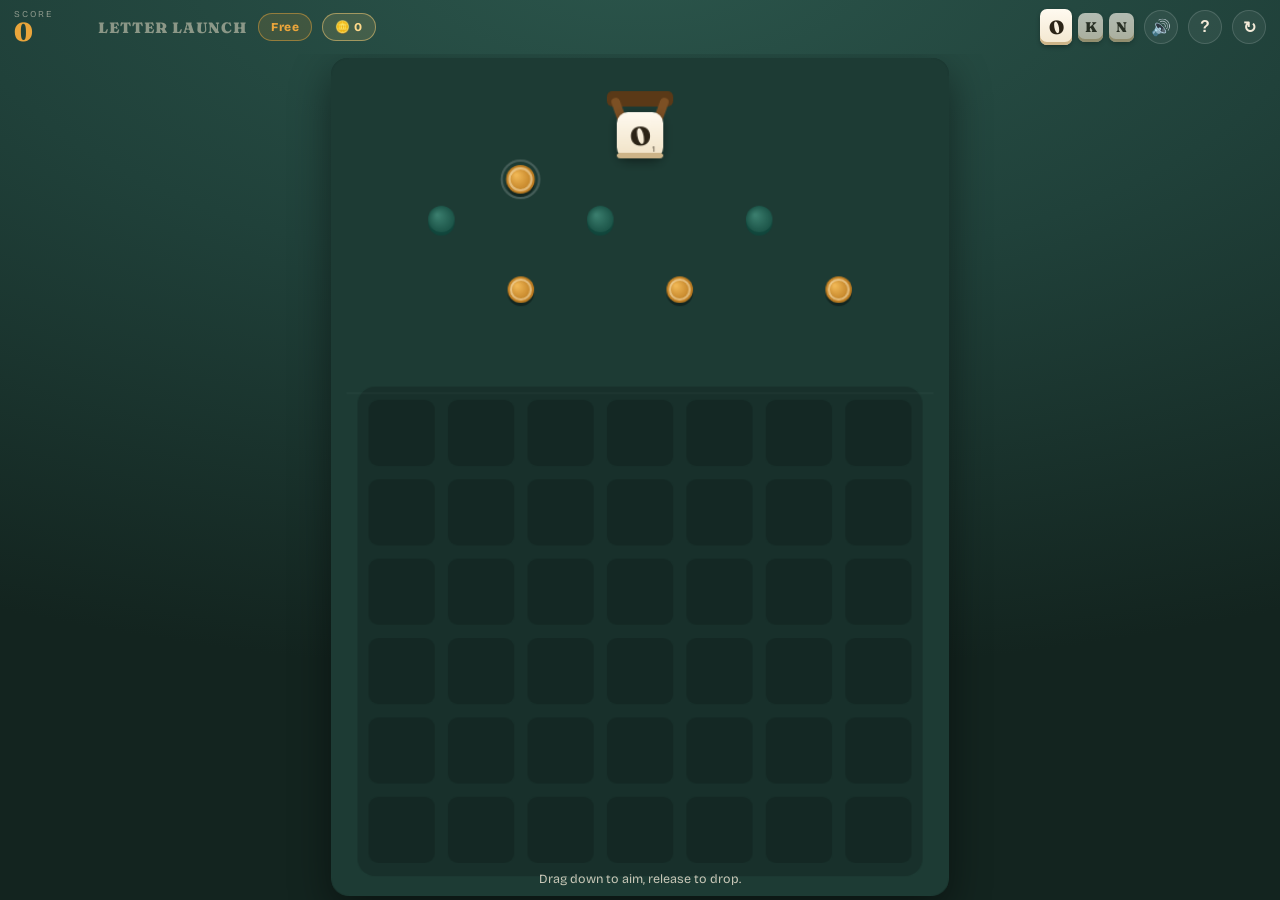
==== docs/index.html @ 0986dee2 "feat: daily streak + cosmetic store - Daily streak: consecutive-day counter for the Daily challenge;" ====
<!DOCTYPE html>
<html lang="en">
<head>
<meta charset="UTF-8">
<meta name="viewport" content="width=device-width, initial-scale=1.0, maximum-scale=1.0, user-scalable=no, viewport-fit=cover">
<meta name="apple-mobile-web-app-capable" content="yes">
<meta name="mobile-web-app-capable" content="yes">
<meta name="apple-mobile-web-app-status-bar-style" content="black-translucent">
<meta name="theme-color" content="#16302a">
<link rel="manifest" href="manifest.webmanifest">
<title>Letter Launch</title>
<link rel="preconnect" href="https://fonts.googleapis.com">
<link rel="preconnect" href="https://fonts.gstatic.com" crossorigin>
<link href="https://fonts.googleapis.com/css2?family=Fraunces:opsz,wght@9..144,600;9..144,900&family=Bricolage+Grotesque:wght@500;700;800&display=swap" rel="stylesheet">
<link rel="stylesheet" href="styles.css">
</head>
<body>
<div class="app">
  <div class="topbar">
    <div class="score"><span class="lbl">Score</span><span class="val" id="score">0</span></div>
    <div class="brand">LETTER LAUNCH</div>
    <button class="pill" id="modeBtn" title="Toggle Daily / Free play">Free</button>
    <button class="pill" id="storeBtn" title="Store — spend coins on skins">&#129689; 0</button>
    <div class="spacer"></div>
    <div class="next">
      <div class="qtile" id="q0">A</div>
      <div class="qtile small" id="q1">B</div>
      <div class="qtile small" id="q2">C</div>
    </div>
    <button class="iconbtn" id="muteBtn" title="Mute / unmute">&#128266;</button>
    <button class="iconbtn" id="helpBtn">?</button>
    <button class="iconbtn" id="restart">&#8635;</button>
  </div>

  <div class="stage" id="stage">
    <canvas id="cv"></canvas>
    <div class="word"><span class="chip" id="chip" style="display:none"></span></div>
    <div class="toast" id="toast"></div>

    <div class="overlay" id="over">
      <h2>Board Full!</h2>
      <div class="fs" id="finalScore">0</div>
      <div class="coins" id="coinsLine">&#9679; 0 coins earned</div>
      <div class="best" id="bestLine"></div>
      <div class="streakline" id="streakLine"></div>
      <div class="haiku" id="haiku"></div>
      <div class="overbtns">
        <button class="btn ghost" id="shareBtn">Share</button>
        <button class="btn" id="again">Play Again</button>
      </div>
      <div class="sharestatus" id="shareStatus"></div>
    </div>

    <div class="overlay" id="help">
      <h2>How to play</h2>
      <div class="helpcard">
        <b>Drop:</b> drag in the direction you want to fire (down / down-left / down-right) anywhere on screen, then release. The tile falls through the bumpers into a column. Longer drag = more power.<br><br>
        <b>Spell:</b> drag across touching tiles (incl. diagonals) to trace a word (3+ letters). Valid words clear and the stack drops.<br><br>
        <b>Streak:</b> clear another word before the timer runs out to build a multiplier — x2, x3, and up.
      </div>
      <button class="btn" id="helpClose">Got it</button>
    </div>
  </div>
</div>

<!-- dictionary + helpers must load before game logic -->
<script src="dict.js"></script>
<script src="rng.js"></script>
<script src="audio.js"></script>
<script src="share.js"></script>
<script src="store.js"></script>
<script src="game.js"></script>
</body>
</html>
---- docs/styles.css ----
:root{
  --felt0:#2b554b; --felt:#20413a; --felt2:#16302a;
  --tile:#f3e7cf; --tile-hi:#fffaf0; --tile-edge:#cdb488; --ink:#2c2417;
  --amber:#eaa53b; --amber-d:#c47e1d; --wood:#7c5024; --wood-d:#5a3917;
  --good:#5bc47e; --bad:#e0625c;
}
*{box-sizing:border-box;-webkit-tap-highlight-color:transparent;-webkit-user-select:none;user-select:none}
html,body{margin:0;padding:0;height:100%;overflow:hidden}
body{
  background:radial-gradient(120% 80% at 50% -5%, var(--felt0) 0%, var(--felt) 45%, var(--felt2) 100%);
  font-family:"Bricolage Grotesque",system-ui,sans-serif; color:#f3ead8;
}
.app{height:100dvh; display:flex; flex-direction:column;
  padding:env(safe-area-inset-top) env(safe-area-inset-right) env(safe-area-inset-bottom) env(safe-area-inset-left);}

.topbar{flex:0 0 auto; height:54px; display:flex; align-items:center; gap:10px; padding:0 14px;}
.score{display:flex; flex-direction:column; line-height:1; min-width:74px}
.score .lbl{font-size:9px; text-transform:uppercase; letter-spacing:2px; opacity:.5}
.score .val{font-family:"Fraunces",serif; font-weight:900; font-size:26px; color:var(--amber)}
.brand{font-family:"Fraunces",serif;font-weight:900;font-size:15px;letter-spacing:1px;opacity:.5;color:var(--tile)}
.spacer{flex:1}
.next{display:flex; align-items:center; gap:6px}
.qtile{width:32px;height:36px;border-radius:7px;display:grid;place-items:center;
  font-family:"Fraunces",serif;font-weight:900;font-size:19px;color:var(--ink);
  background:linear-gradient(180deg,var(--tile-hi),var(--tile));box-shadow:inset 0 -3px 0 var(--tile-edge), 0 2px 4px rgba(0,0,0,.3);}
.qtile.small{width:25px;height:29px;font-size:14px;opacity:.65}
.iconbtn{width:34px;height:34px;border-radius:50%;border:1px solid rgba(255,255,255,.14);
  background:rgba(255,255,255,.06);color:#f3ead8;font-size:16px;font-weight:700;cursor:pointer;display:grid;place-items:center}
.iconbtn:active{transform:scale(.92)}
.pill{height:28px;padding:0 12px;border-radius:14px;border:1px solid rgba(234,165,59,.5);
  background:rgba(234,165,59,.14);color:var(--amber);font-family:"Bricolage Grotesque",sans-serif;
  font-size:12px;font-weight:800;letter-spacing:.5px;cursor:pointer;white-space:nowrap}
.pill:active{transform:scale(.94)}

.stage{flex:1 1 auto; position:relative; display:flex; align-items:center; justify-content:center; overflow:hidden; min-height:0}
canvas{display:block; touch-action:none; border-radius:16px;
  box-shadow:0 14px 40px rgba(0,0,0,.45), inset 0 0 0 2px rgba(0,0,0,.25); cursor:crosshair}

.word{position:absolute; left:0; right:0; top:14px; display:flex; justify-content:center; pointer-events:none;}
.word .chip{font-family:"Fraunces",serif;font-weight:900;font-size:22px;letter-spacing:3px;
  padding:6px 16px;border-radius:30px;background:rgba(0,0,0,.5);border:1.5px solid rgba(255,255,255,.18);transition:.12s;}
.word .chip.good{background:rgba(91,196,126,.92);color:#06210f;border-color:#bff5d0}
.word .chip.bad{background:rgba(224,98,92,.9);color:#2a0606;border-color:#ffd0cd}

.toast{position:absolute; left:0; right:0; bottom:14px; text-align:center; pointer-events:none;
  font-size:12.5px; opacity:0; transition:opacity .3s;}
.toast.show{opacity:.8}

.overlay{position:absolute; inset:0; background:rgba(10,22,19,.9); backdrop-filter:blur(5px);
  display:none; flex-direction:column; align-items:center; justify-content:center; gap:10px; text-align:center; padding:24px;}
.overlay.show{display:flex; animation:fade .3s}
@keyframes fade{from{opacity:0}to{opacity:1}}
.overlay h2{font-family:"Fraunces",serif;font-size:30px;margin:0;color:var(--tile)}
.fs{font-family:"Fraunces",serif;font-weight:900;font-size:50px;color:var(--amber);line-height:.9;margin:2px}
.coins{font-size:15px;color:#ffd98a;font-weight:700}
.best{font-size:12px;opacity:.7}
.streakline{display:none;font-size:14px;font-weight:800;color:#ffb24d;margin-top:2px}
.streakline.show{display:block}
.haiku{display:none; max-width:300px; margin:6px auto 0; padding:14px 18px; border-radius:14px;
  background:rgba(243,231,207,.08); border:1px solid rgba(243,231,207,.18);
  font-family:"Fraunces",serif; font-style:italic; font-size:16px; line-height:1.7; color:var(--tile); white-space:pre-line;}
.haiku.show{display:block}
.btn{font-family:"Bricolage Grotesque";font-weight:700;font-size:14px;margin-top:6px;
  background:linear-gradient(180deg,var(--amber),var(--amber-d));color:#3a2606;border:none;border-radius:11px;padding:11px 22px;cursor:pointer;
  box-shadow:0 3px 0 #8c5a14,0 4px 8px rgba(0,0,0,.3);}
.btn:active{transform:translateY(2px);box-shadow:0 1px 0 #8c5a14}
.btn.ghost{background:rgba(243,234,216,.1);color:var(--tile);box-shadow:0 3px 0 rgba(0,0,0,.3)}
.btn.ghost:active{box-shadow:0 1px 0 rgba(0,0,0,.3)}
.overbtns{display:flex;gap:10px;align-items:center;justify-content:center;flex-wrap:wrap}
.sharestatus{font-size:12px;color:var(--good);opacity:0;transition:opacity .2s;min-height:16px;margin-top:4px}
.sharestatus.show{opacity:1}
.helpcard{max-width:320px; font-size:13px; line-height:1.6; opacity:.9; text-align:left}
.helpcard b{color:var(--amber)}

/* ---- store ---- */
#storeBtn{border-color:rgba(255,210,120,.5);background:rgba(255,210,120,.14);color:#ffd98a}
@media (max-width:440px){ .brand{display:none} }
.store{gap:8px}
.storebal{font-size:15px;font-weight:800;color:#ffd98a}
.storegrid{width:100%;max-width:360px;max-height:58vh;overflow-y:auto;display:flex;flex-direction:column;gap:14px;padding:2px 4px}
.sgroup{display:flex;flex-direction:column;gap:7px}
.slabel{font-size:11px;text-transform:uppercase;letter-spacing:2px;opacity:.55;font-weight:800;text-align:left}
.srow{display:grid;grid-template-columns:repeat(4,1fr);gap:8px}
.sitem{display:flex;flex-direction:column;align-items:center;gap:4px;padding:7px 4px 6px;border-radius:12px;cursor:pointer;
  background:rgba(255,255,255,.05);border:1.5px solid rgba(255,255,255,.1);color:#f3ead8;font-family:inherit}
.sitem:active{transform:scale(.95)}
.sitem.eq{border-color:var(--good);background:rgba(91,196,126,.16)}
.sitem.lock{opacity:.55}
.swatch{width:100%;aspect-ratio:1;border-radius:8px;border:1.5px solid rgba(0,0,0,.25);box-shadow:inset 0 -3px 0 rgba(0,0,0,.18)}
.sname{font-size:11px;font-weight:700;line-height:1}
.sstate{font-size:10px;font-weight:800;opacity:.9;letter-spacing:.3px}
.sitem.eq .sstate{color:var(--good)}
.sitem.own:not(.eq) .sstate{color:#cfe8d8}
.sitem.lock .sstate{color:#ffd98a}
@keyframes nope{0%,100%{transform:translateX(0)}25%{transform:translateX(-4px)}75%{transform:translateX(4px)}}
.sitem.shake{animation:nope .25s}
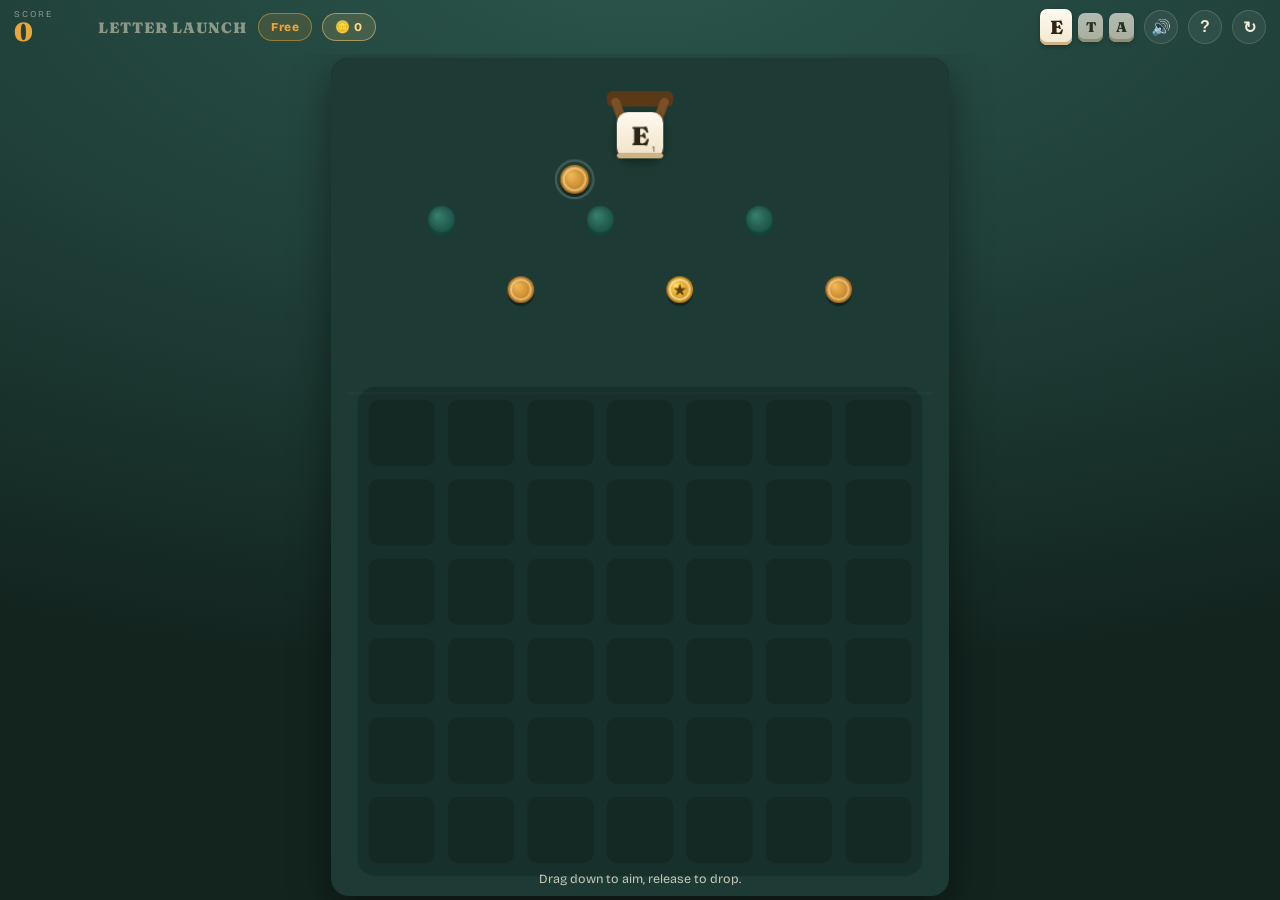
==== commit 671192e4: "feat: charger bumper (gold 2x tiles) Convert the center bouncer into a 'charger' (identical 1.08 phy" ====
--- a/docs/index.html
+++ b/docs/index.html
@@ -56,7 +56,8 @@
       <div class="helpcard">
         <b>Drop:</b> drag in the direction you want to fire (down / down-left / down-right) anywhere on screen, then release. The tile falls through the bumpers into a column. Longer drag = more power.<br><br>
         <b>Spell:</b> drag across touching tiles (incl. diagonals) to trace a word (3+ letters). Valid words clear and the stack drops.<br><br>
-        <b>Streak:</b> clear another word before the timer runs out to build a multiplier — x2, x3, and up.
+        <b>Streak:</b> clear another word before the timer runs out to build a multiplier — x2, x3, and up.<br><br>
+        <b>Charge:</b> bounce a tile off a gold &#9733; bumper and it lands charged — worth double its letter value in any word.
       </div>
       <button class="btn" id="helpClose">Got it</button>
     </div>
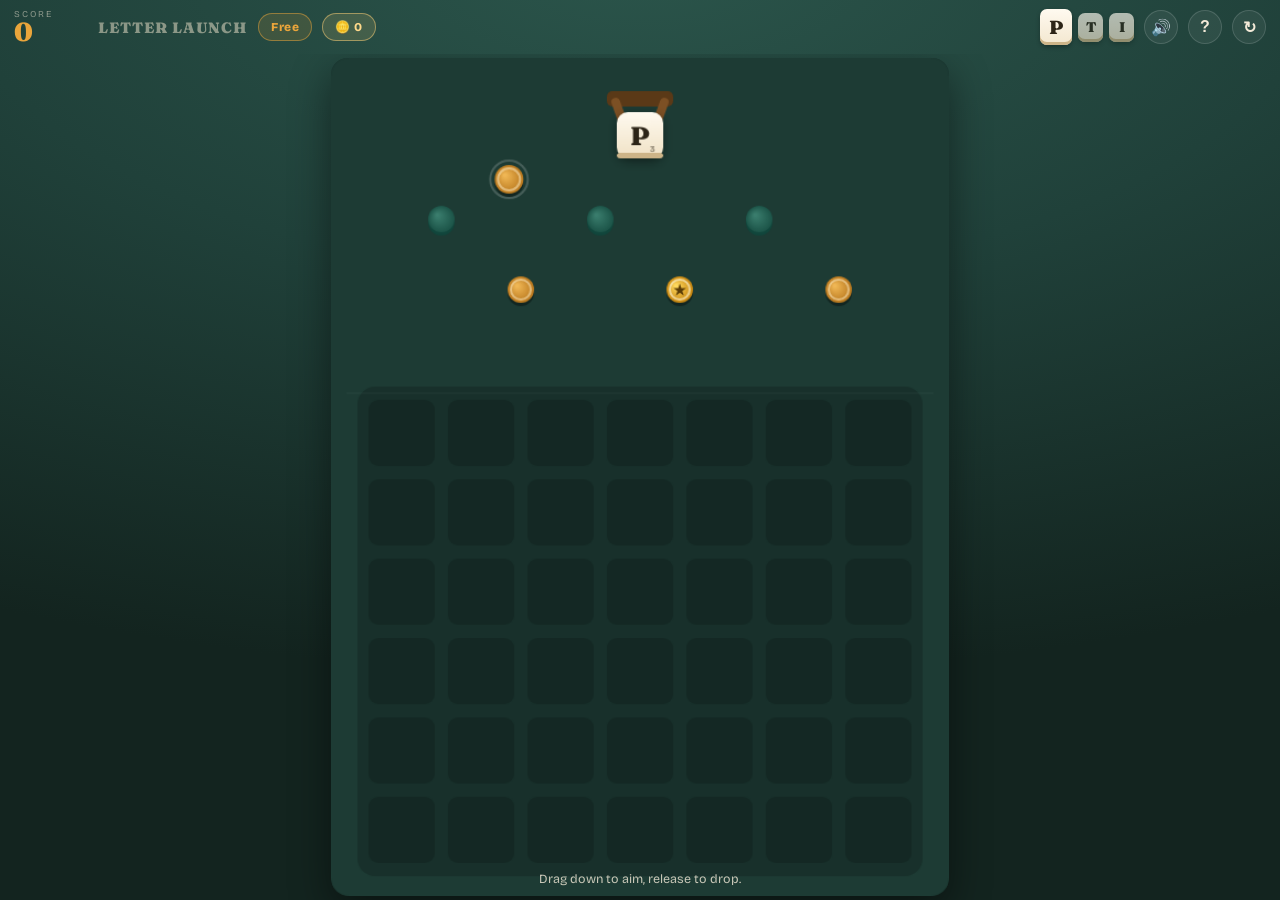
==== commit 1a8c8846: "feat: real PWA icons (felt + letter-tile mark) Replace placeholder icons with a generated brand mark" ====
--- a/docs/index.html
+++ b/docs/index.html
@@ -8,6 +8,8 @@
 <meta name="apple-mobile-web-app-status-bar-style" content="black-translucent">
 <meta name="theme-color" content="#16302a">
 <link rel="manifest" href="manifest.webmanifest">
+<link rel="icon" type="image/png" href="icon-192.png">
+<link rel="apple-touch-icon" href="apple-touch-icon.png">
 <title>Letter Launch</title>
 <link rel="preconnect" href="https://fonts.googleapis.com">
 <link rel="preconnect" href="https://fonts.gstatic.com" crossorigin>
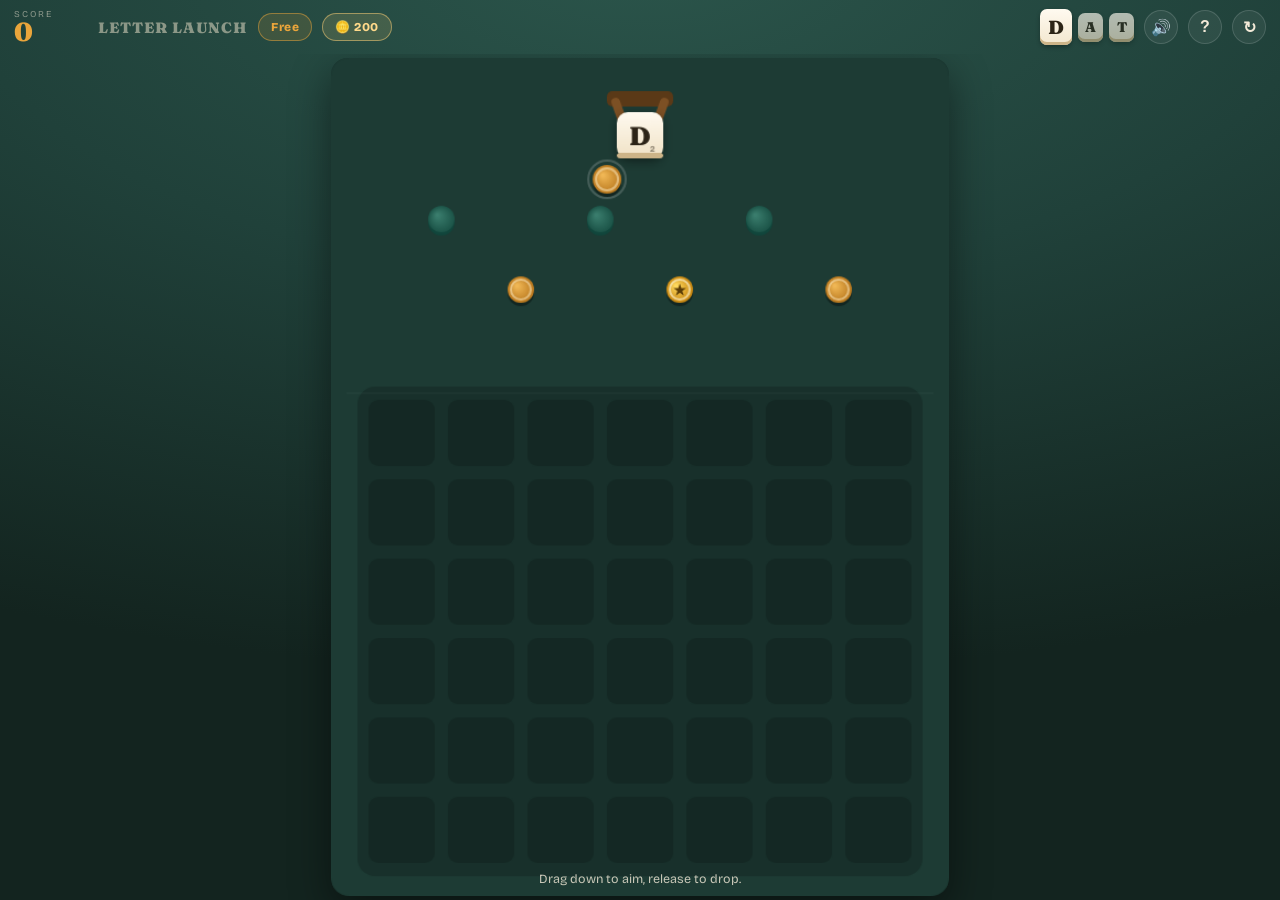
==== commit 79e6832d: "feat: Levels mode (ascension with verified word-list puzzles) A new mode alongside Free/Daily. Each " ====
--- a/docs/index.html
+++ b/docs/index.html
@@ -34,6 +34,8 @@
     <button class="iconbtn" id="restart">&#8635;</button>
   </div>
 
+  <div class="levelbar" id="levelbar"></div>
+
   <div class="stage" id="stage">
     <canvas id="cv"></canvas>
     <div class="word"><span class="chip" id="chip" style="display:none"></span></div>
@@ -59,9 +61,17 @@
         <b>Drop:</b> drag in the direction you want to fire (down / down-left / down-right) anywhere on screen, then release. The tile falls through the bumpers into a column. Longer drag = more power.<br><br>
         <b>Spell:</b> drag across touching tiles (incl. diagonals) to trace a word (3+ letters). Valid words clear and the stack drops.<br><br>
         <b>Streak:</b> clear another word before the timer runs out to build a multiplier — x2, x3, and up.<br><br>
-        <b>Charge:</b> bounce a tile off a gold &#9733; bumper and it lands charged — worth double its letter value in any word.
+        <b>Charge:</b> bounce a tile off a gold &#9733; bumper and it lands charged — worth double its letter value in any word.<br><br>
+        <b>Levels:</b> tap the mode pill to reach Levels. You're dealt exactly the tiles to build the words on the checklist — clear the list to win, then climb.
       </div>
       <button class="btn" id="helpClose">Got it</button>
+    </div>
+
+    <div class="overlay" id="levelover">
+      <h2 id="levelTitle">Level Cleared!</h2>
+      <div class="fs" id="levelNum">1</div>
+      <div class="best" id="levelSub"></div>
+      <button class="btn" id="levelNext">Next Level &rarr;</button>
     </div>
   </div>
 </div>
@@ -72,6 +82,7 @@
 <script src="audio.js"></script>
 <script src="share.js"></script>
 <script src="store.js"></script>
+<script src="levels.js"></script>
 <script src="game.js"></script>
 </body>
 </html>
--- a/docs/styles.css
+++ b/docs/styles.css
@@ -94,3 +94,13 @@
 .sitem.lock .sstate{color:#ffd98a}
 @keyframes nope{0%,100%{transform:translateX(0)}25%{transform:translateX(-4px)}75%{transform:translateX(4px)}}
 .sitem.shake{animation:nope .25s}
+
+/* ---- levels checklist bar ---- */
+.levelbar{flex:0 0 auto;display:none;align-items:center;gap:6px;flex-wrap:wrap;
+  padding:5px 12px;background:rgba(0,0,0,.2);border-bottom:1px solid rgba(255,255,255,.06)}
+.levelbar.show{display:flex}
+.levelbar .lvl{font-family:"Fraunces",serif;font-weight:900;font-size:13px;color:var(--amber);margin-right:2px}
+.lchip{font-family:"Bricolage Grotesque",sans-serif;font-weight:800;font-size:12px;letter-spacing:.5px;
+  padding:3px 9px;border-radius:11px;background:rgba(255,255,255,.08);border:1px solid rgba(255,255,255,.12);color:#f3ead8}
+.lchip.done{background:rgba(91,196,126,.22);border-color:var(--good);color:#bff5d0;text-decoration:line-through;opacity:.85}
+.ltiles{margin-left:auto;font-size:11px;font-weight:800;color:#ffd98a;opacity:.85;white-space:nowrap}
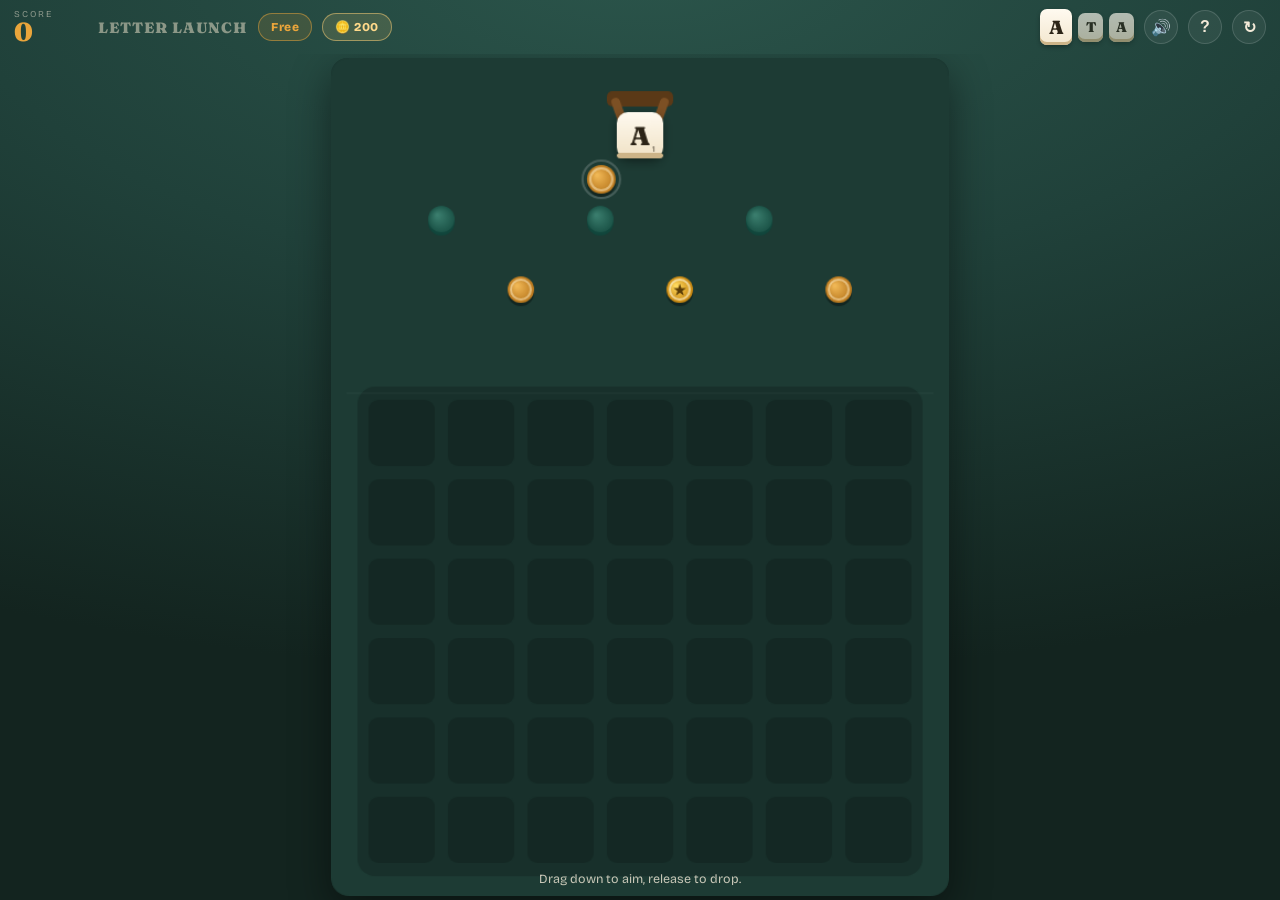
==== commit e7d544d7: "feat: Daily Climb (daily ascension) New 'climb' mode: a 3-stage daily puzzle (small -> medium -> lar" ====
--- a/docs/index.html
+++ b/docs/index.html
@@ -42,7 +42,7 @@
     <div class="toast" id="toast"></div>
 
     <div class="overlay" id="over">
-      <h2>Board Full!</h2>
+      <h2 id="overTitle">Board Full!</h2>
       <div class="fs" id="finalScore">0</div>
       <div class="coins" id="coinsLine">&#9679; 0 coins earned</div>
       <div class="best" id="bestLine"></div>
@@ -62,7 +62,8 @@
         <b>Spell:</b> drag across touching tiles (incl. diagonals) to trace a word (3+ letters). Valid words clear and the stack drops.<br><br>
         <b>Streak:</b> clear another word before the timer runs out to build a multiplier — x2, x3, and up.<br><br>
         <b>Charge:</b> bounce a tile off a gold &#9733; bumper and it lands charged — worth double its letter value in any word.<br><br>
-        <b>Levels:</b> tap the mode pill to reach Levels. You're dealt exactly the tiles to build the words on the checklist — clear the list to win, then climb.
+        <b>Levels:</b> tap the mode pill to reach Levels. You're dealt exactly the tiles to build the words on the checklist — clear the list to win, then climb.<br><br>
+        <b>Daily Climb:</b> a 3-stage daily puzzle, the same for everyone — clear all three to keep your &#128293; streak and share your score.
       </div>
       <button class="btn" id="helpClose">Got it</button>
     </div>
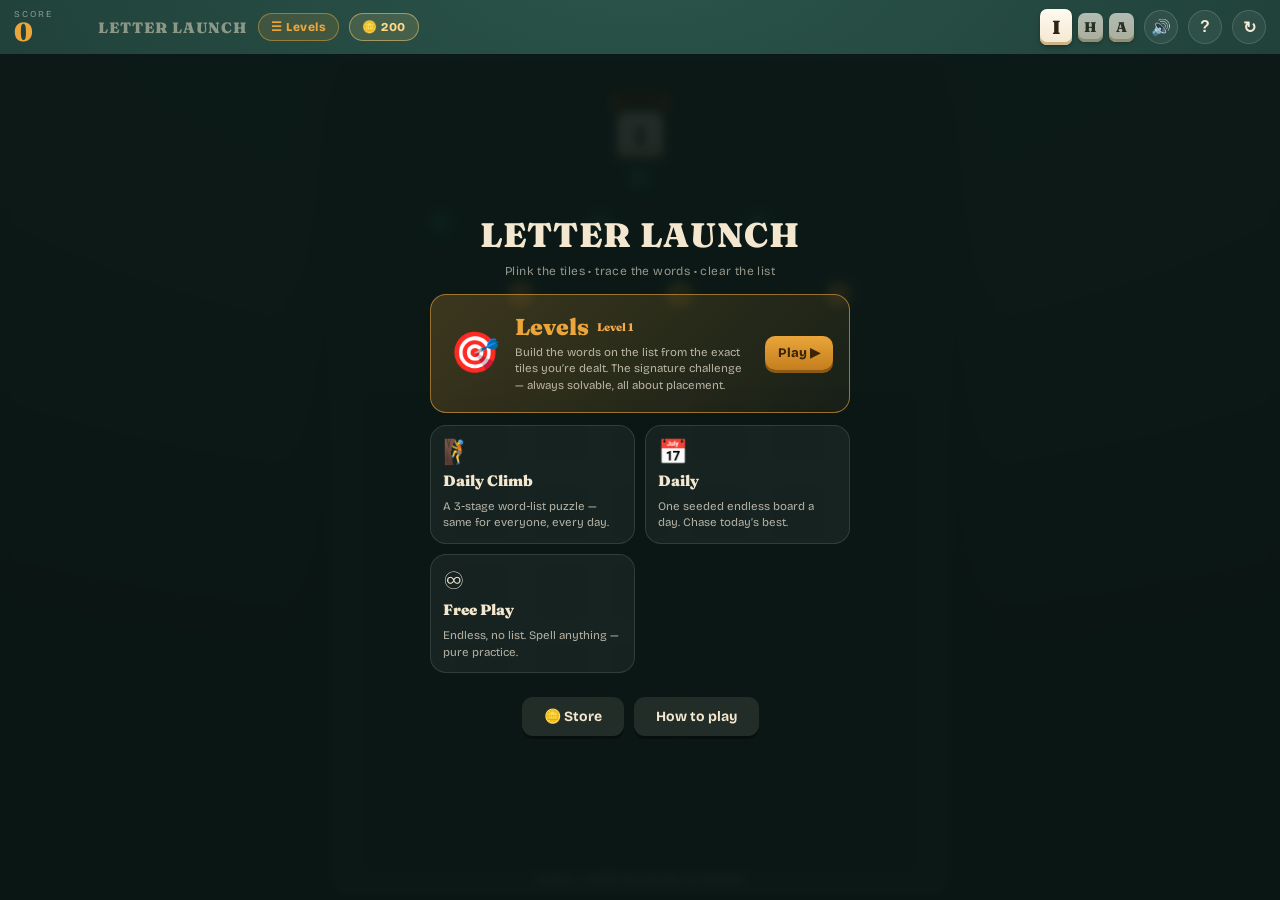
==== commit 6c55bcfc: "feat: word-list (Levels) to the forefront — home menu, aimable physics, bigger store Make the fun wo" ====
--- a/docs/index.html
+++ b/docs/index.html
@@ -21,7 +21,7 @@
   <div class="topbar">
     <div class="score"><span class="lbl">Score</span><span class="val" id="score">0</span></div>
     <div class="brand">LETTER LAUNCH</div>
-    <button class="pill" id="modeBtn" title="Toggle Daily / Free play">Free</button>
+    <button class="pill" id="modeBtn" title="Game modes — tap to switch">&#9776; Levels</button>
     <button class="pill" id="storeBtn" title="Store — spend coins on skins">&#129689; 0</button>
     <div class="spacer"></div>
     <div class="next">
@@ -58,12 +58,12 @@
     <div class="overlay" id="help">
       <h2>How to play</h2>
       <div class="helpcard">
-        <b>Drop:</b> drag in the direction you want to fire (down / down-left / down-right) anywhere on screen, then release. The tile falls through the bumpers into a column. Longer drag = more power.<br><br>
+        <b>Aim &amp; drop:</b> drag anywhere (down / down-left / down-right), then release. The <b>glowing column</b> shows exactly where the tile will land &mdash; the dotted line is the real path, so placement is all skill. Longer drag = more power.<br><br>
         <b>Spell:</b> drag across touching tiles (incl. diagonals) to trace a word (3+ letters). Valid words clear and the stack drops.<br><br>
         <b>Streak:</b> clear another word before the timer runs out to build a multiplier — x2, x3, and up.<br><br>
         <b>Charge:</b> bounce a tile off a gold &#9733; bumper and it lands charged — worth double its letter value in any word.<br><br>
-        <b>Levels:</b> tap the mode pill to reach Levels. You're dealt exactly the tiles to build the words on the checklist — clear the list to win, then climb.<br><br>
-        <b>Daily Climb:</b> a 3-stage daily puzzle, the same for everyone — clear all three to keep your &#128293; streak and share your score.
+        <b>Levels (the main mode):</b> you&rsquo;re dealt exactly the tiles to build the words on the checklist — clear the list to win, then climb. Stuck? Tap &#8635; to retry.<br><br>
+        <b>Switch modes:</b> tap the &#9776; pill (top bar) any time for the home menu &mdash; Levels, Daily Climb, Daily, or Free.
       </div>
       <button class="btn" id="helpClose">Got it</button>
     </div>
@@ -73,6 +73,45 @@
       <div class="fs" id="levelNum">1</div>
       <div class="best" id="levelSub"></div>
       <button class="btn" id="levelNext">Next Level &rarr;</button>
+    </div>
+
+    <div class="overlay menu" id="menu">
+      <div class="menuwrap">
+        <div class="menubrand">LETTER LAUNCH</div>
+        <div class="menutag">Plink the tiles &bull; trace the words &bull; clear the list</div>
+
+        <button class="modecard feature" data-mode="level">
+          <div class="mc-icon">&#127919;</div>
+          <div class="mc-main">
+            <div class="mc-title">Levels <span class="mc-badge" id="mcLevel"></span></div>
+            <div class="mc-desc">Build the words on the list from the exact tiles you&rsquo;re dealt. The signature challenge &mdash; always solvable, all about placement.</div>
+          </div>
+          <div class="mc-go">Play &#9654;</div>
+        </button>
+
+        <div class="modegrid">
+          <button class="modecard" data-mode="climb">
+            <div class="mc-icon">&#129495;</div>
+            <div class="mc-title">Daily Climb <span class="mc-badge" id="mcClimb"></span></div>
+            <div class="mc-desc">A 3&#8209;stage word&#8209;list puzzle &mdash; same for everyone, every day.</div>
+          </button>
+          <button class="modecard" data-mode="daily">
+            <div class="mc-icon">&#128197;</div>
+            <div class="mc-title">Daily <span class="mc-badge" id="mcDaily"></span></div>
+            <div class="mc-desc">One seeded endless board a day. Chase today&rsquo;s best.</div>
+          </button>
+          <button class="modecard" data-mode="free">
+            <div class="mc-icon">&#9854;</div>
+            <div class="mc-title">Free Play</div>
+            <div class="mc-desc">Endless, no list. Spell anything &mdash; pure practice.</div>
+          </button>
+        </div>
+
+        <div class="menubtns">
+          <button class="btn ghost" id="menuStore">&#129689; Store</button>
+          <button class="btn ghost" id="menuHelp">How to play</button>
+        </div>
+      </div>
     </div>
   </div>
 </div>
--- a/docs/styles.css
+++ b/docs/styles.css
@@ -104,3 +104,41 @@
   padding:3px 9px;border-radius:11px;background:rgba(255,255,255,.08);border:1px solid rgba(255,255,255,.12);color:#f3ead8}
 .lchip.done{background:rgba(91,196,126,.22);border-color:var(--good);color:#bff5d0;text-decoration:line-through;opacity:.85}
 .ltiles{margin-left:auto;font-size:11px;font-weight:800;color:#ffd98a;opacity:.85;white-space:nowrap}
+.ltiles.out{color:#ff9a3c;opacity:1}
+.lmenu,.lretry{flex:0 0 auto;width:26px;height:26px;border-radius:8px;border:1px solid rgba(255,255,255,.16);
+  background:rgba(255,255,255,.06);color:#f3ead8;font-size:14px;font-weight:700;cursor:pointer;line-height:1;padding:0}
+.lmenu{margin-right:2px}
+.lretry{margin-left:6px}
+.lmenu:active,.lretry:active{transform:scale(.9)}
+.lretry.urge{border-color:var(--amber);background:rgba(234,165,59,.28);color:#ffd98a;animation:nope .4s}
+
+/* ---- home / mode menu ---- */
+.overlay{z-index:20}
+#menu{z-index:18; overflow-y:auto; justify-content:flex-start; padding:20px 16px}
+#help,#over,#levelover,.store{z-index:30}
+/* scroll (don't clip) when a dialog is taller than a short / landscape iframe */
+#help,#over,#levelover{overflow-y:auto;justify-content:safe center}
+.menu .menuwrap{display:flex;flex-direction:column;gap:12px;width:100%;max-width:420px;margin:auto}
+.menubrand{font-family:"Fraunces",serif;font-weight:900;font-size:34px;letter-spacing:1px;color:var(--tile);text-align:center;line-height:1}
+.menutag{font-size:12px;opacity:.6;text-align:center;letter-spacing:.4px;margin-bottom:4px}
+.modecard{display:flex;align-items:center;gap:12px;text-align:left;cursor:pointer;width:100%;
+  background:rgba(255,255,255,.05);border:1.5px solid rgba(255,255,255,.12);border-radius:16px;
+  padding:14px;color:#f3ead8;font-family:inherit;transition:transform .08s,border-color .15s,background .15s}
+.modecard:active{transform:scale(.98)}
+.modecard:hover{border-color:rgba(234,165,59,.5);background:rgba(234,165,59,.08)}
+.modecard.feature{background:linear-gradient(135deg,rgba(234,165,59,.22),rgba(234,165,59,.06));border-color:rgba(234,165,59,.6);padding:18px 16px}
+.mc-icon{font-size:30px;flex:0 0 auto;width:46px;text-align:center}
+.modecard.feature .mc-icon{font-size:40px;width:56px}
+.mc-main{flex:1 1 auto;min-width:0}
+.mc-title{font-family:"Fraunces",serif;font-weight:900;font-size:18px;color:var(--tile);display:flex;align-items:center;gap:8px;flex-wrap:wrap}
+.modecard.feature .mc-title{font-size:23px;color:var(--amber)}
+.mc-desc{font-size:11.5px;opacity:.72;line-height:1.45;margin-top:3px}
+.mc-badge{font-size:11px;font-weight:800;color:#ffb24d;opacity:.95}
+.mc-go{flex:0 0 auto;font-family:"Bricolage Grotesque",sans-serif;font-weight:800;font-size:13px;color:#3a2606;
+  background:linear-gradient(180deg,var(--amber),var(--amber-d));border-radius:10px;padding:9px 13px;box-shadow:0 3px 0 #8c5a14}
+.modegrid{display:grid;grid-template-columns:1fr 1fr;gap:10px}
+.modegrid .modecard{flex-direction:column;align-items:flex-start;gap:5px;padding:12px}
+.modegrid .mc-icon{font-size:24px;width:auto;text-align:left}
+.modegrid .mc-title{font-size:15px}
+.menubtns{display:flex;gap:10px;justify-content:center;margin-top:6px;flex-wrap:wrap}
+@media (max-width:380px){ .modegrid{grid-template-columns:1fr} }
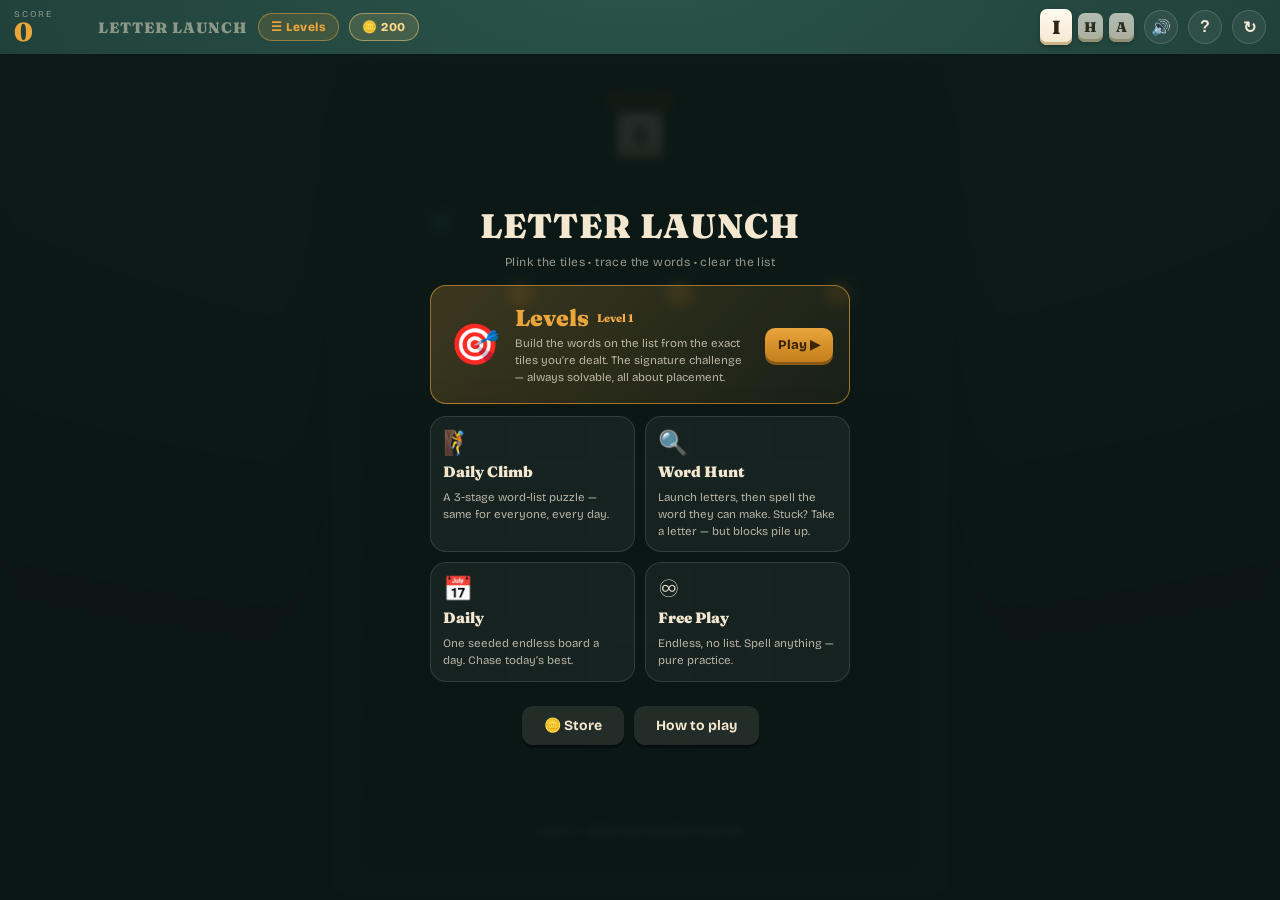
==== commit 2df9014d: "feat: tap-to-spell, power-ups, blockers, Word Hunt; fix center bumper + misfires Gameplay batch + th" ====
--- a/docs/index.html
+++ b/docs/index.html
@@ -38,8 +38,18 @@
 
   <div class="stage" id="stage">
     <canvas id="cv"></canvas>
-    <div class="word"><span class="chip" id="chip" style="display:none"></span></div>
+    <div class="word">
+      <button class="wbtn clear" id="wClear" title="Clear selection">&#10005;</button>
+      <span class="chip" id="chip" style="display:none"></span>
+      <button class="wbtn submit" id="wSubmit" title="Submit word">&#10003;</button>
+    </div>
     <div class="toast" id="toast"></div>
+
+    <div class="itembar" id="itembar">
+      <button class="item" id="itShuffle" title="Shuffle the board's letters">🔀<span class="ic">40</span></button>
+      <button class="item" id="itSwap" title="Swap two tiles">🔁<span class="ic">30</span></button>
+      <button class="item" id="itBomb" title="Bomb a tile">💣<span class="ic">50</span></button>
+    </div>
 
     <div class="overlay" id="over">
       <h2 id="overTitle">Board Full!</h2>
@@ -59,11 +69,13 @@
       <h2>How to play</h2>
       <div class="helpcard">
         <b>Aim &amp; drop:</b> drag anywhere (down / down-left / down-right), then release. The <b>glowing column</b> shows exactly where the tile will land &mdash; the dotted line is the real path, so placement is all skill. Longer drag = more power.<br><br>
-        <b>Spell:</b> drag across touching tiles (incl. diagonals) to trace a word (3+ letters). Valid words clear and the stack drops.<br><br>
+        <b>Spell two ways:</b> <b>trace</b> across touching tiles (incl. diagonals), <i>or</i> <b>tap tiles one at a time</b> and press <b>&#10003;</b> to submit. Tap a picked tile to unpick it; <b>&#10005;</b> clears. Words are 3+ letters; valid words clear and the stack drops.<br><br>
         <b>Streak:</b> clear another word before the timer runs out to build a multiplier — x2, x3, and up.<br><br>
         <b>Charge:</b> bounce a tile off a gold &#9733; bumper and it lands charged — worth double its letter value in any word.<br><br>
         <b>Levels (the main mode):</b> you&rsquo;re dealt exactly the tiles to build the words on the checklist — clear the list to win, then climb. Stuck? Tap &#8635; to retry.<br><br>
-        <b>Switch modes:</b> tap the &#9776; pill (top bar) any time for the home menu &mdash; Levels, Daily Climb, Daily, or Free.
+        <b>Power-ups</b> (cost coins): &#128256; shuffle the board&rsquo;s letters, &#128257; swap two tiles, &#128163; bomb a tile. Buttons sit at the bottom while you play.<br><br>
+        <b>Word Hunt:</b> launch letters to fill the board, then spell the word it can make. Stuck? Take a letter &mdash; but each extra one drops a black block. Clear a word next to a block to break it.<br><br>
+        <b>Switch modes:</b> tap the &#9776; pill (top bar) any time for the home menu &mdash; Levels, Word Hunt, Daily Climb, Daily, or Free.
       </div>
       <button class="btn" id="helpClose">Got it</button>
     </div>
@@ -94,6 +106,11 @@
             <div class="mc-icon">&#129495;</div>
             <div class="mc-title">Daily Climb <span class="mc-badge" id="mcClimb"></span></div>
             <div class="mc-desc">A 3&#8209;stage word&#8209;list puzzle &mdash; same for everyone, every day.</div>
+          </button>
+          <button class="modecard" data-mode="hunt">
+            <div class="mc-icon">&#128269;</div>
+            <div class="mc-title">Word Hunt</div>
+            <div class="mc-desc">Launch letters, then spell the word they can make. Stuck? Take a letter &mdash; but blocks pile up.</div>
           </button>
           <button class="modecard" data-mode="daily">
             <div class="mc-icon">&#128197;</div>
--- a/docs/styles.css
+++ b/docs/styles.css
@@ -36,15 +36,36 @@
 canvas{display:block; touch-action:none; border-radius:16px;
   box-shadow:0 14px 40px rgba(0,0,0,.45), inset 0 0 0 2px rgba(0,0,0,.25); cursor:crosshair}
 
-.word{position:absolute; left:0; right:0; top:14px; display:flex; justify-content:center; pointer-events:none;}
+.word{position:absolute; left:0; right:0; top:14px; display:flex; gap:8px; align-items:center; justify-content:center; pointer-events:none;}
 .word .chip{font-family:"Fraunces",serif;font-weight:900;font-size:22px;letter-spacing:3px;
   padding:6px 16px;border-radius:30px;background:rgba(0,0,0,.5);border:1.5px solid rgba(255,255,255,.18);transition:.12s;}
+/* tap-to-spell submit / clear buttons (shown only while a word is being built) */
+.wbtn{display:none; place-items:center; pointer-events:auto; width:40px; height:40px; border-radius:50%;
+  font-size:19px; font-weight:800; cursor:pointer; color:#f3ead8; background:rgba(0,0,0,.5);
+  border:1.5px solid rgba(255,255,255,.2); box-shadow:0 2px 6px rgba(0,0,0,.35); transition:.12s;}
+.wbtn:active{transform:scale(.9)}
+.wbtn.clear{color:#ffb4ae; border-color:rgba(224,98,92,.55); background:rgba(224,98,92,.2)}
+.wbtn.submit{color:#bff5d0; border-color:rgba(91,196,126,.45); background:rgba(91,196,126,.16); opacity:.5}
+.wbtn.submit.ready{opacity:1; color:#06210f; background:rgba(91,196,126,.95); border-color:#bff5d0; box-shadow:0 0 16px rgba(91,196,126,.55)}
 .word .chip.good{background:rgba(91,196,126,.92);color:#06210f;border-color:#bff5d0}
 .word .chip.bad{background:rgba(224,98,92,.9);color:#2a0606;border-color:#ffd0cd}
 
-.toast{position:absolute; left:0; right:0; bottom:14px; text-align:center; pointer-events:none;
+.toast{position:absolute; left:0; right:0; bottom:62px; text-align:center; pointer-events:none;
   font-size:12.5px; opacity:0; transition:opacity .3s;}
-.toast.show{opacity:.8}
+.toast.show{opacity:.85}
+
+/* ---- power-up item bar ---- */
+.itembar{position:absolute; left:0; right:0; bottom:10px; display:none; gap:10px; justify-content:center; pointer-events:none;}
+.itembar.show{display:flex}
+.item{pointer-events:auto; position:relative; min-width:52px; height:44px; padding:0 12px; border-radius:13px; cursor:pointer;
+  font-size:20px; line-height:1; color:#f3ead8; background:rgba(0,0,0,.55); border:1.5px solid rgba(255,255,255,.16);
+  box-shadow:0 3px 8px rgba(0,0,0,.4); opacity:.55; transition:.12s; display:grid; place-items:center;}
+.item.afford{opacity:1}
+.item.armed{border-color:#7af2c4; background:rgba(122,242,196,.2); box-shadow:0 0 14px rgba(122,242,196,.5)}
+.item:active{transform:scale(.92)}
+.item .ic{position:absolute; bottom:-7px; right:-4px; font-size:10px; font-weight:800; color:#3a2606;
+  background:linear-gradient(180deg,var(--amber),var(--amber-d)); border-radius:8px; padding:1px 5px; box-shadow:0 1px 3px rgba(0,0,0,.4);}
+.item.nope{animation:nope .25s}   /* reuses the @keyframes nope defined in the store section */
 
 .overlay{position:absolute; inset:0; background:rgba(10,22,19,.9); backdrop-filter:blur(5px);
   display:none; flex-direction:column; align-items:center; justify-content:center; gap:10px; text-align:center; padding:24px;}
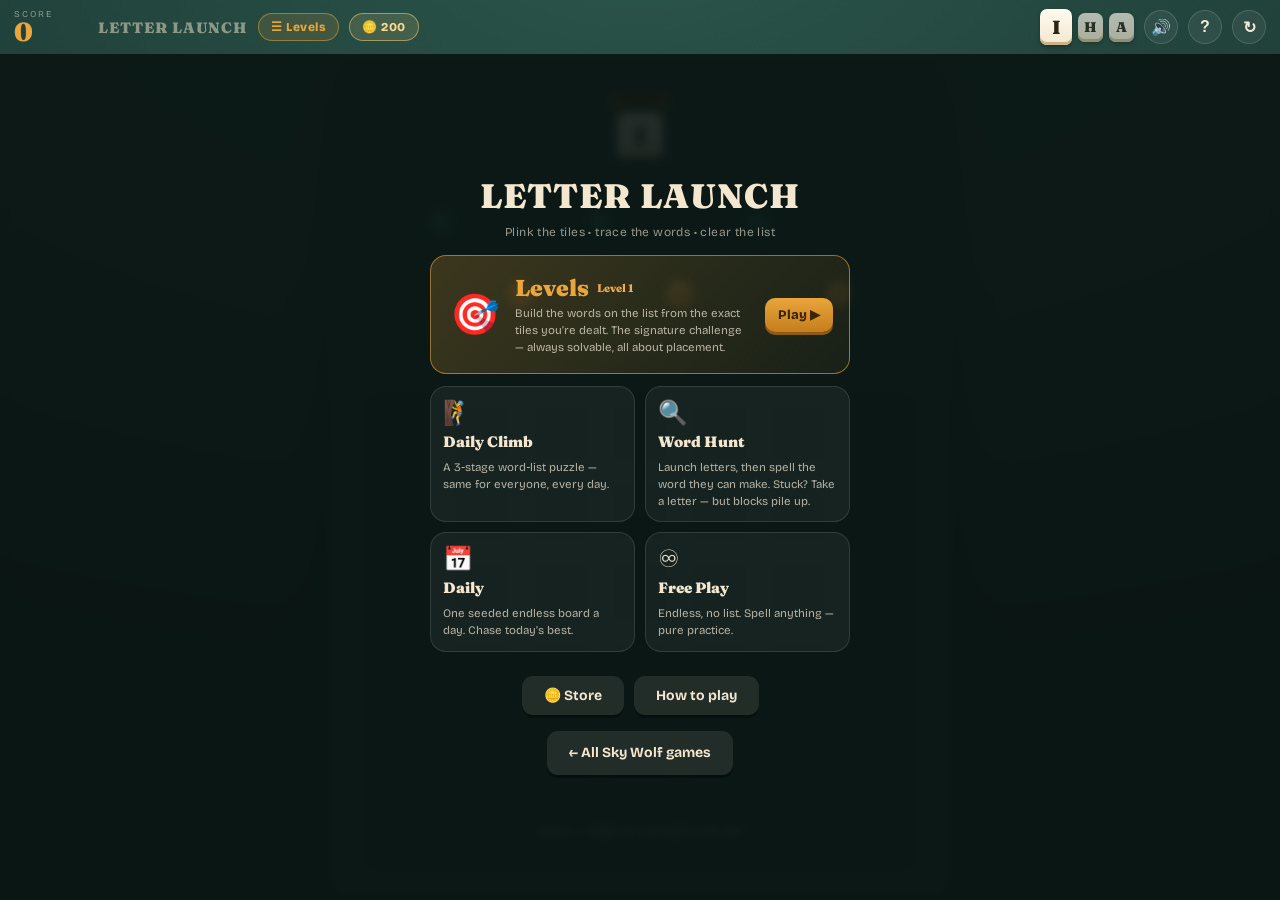
==== commit 53487305: "Embed back-nav fix: Sky Wolf embed protocol (no more black-screen X in the portal) Co-Authored-By: C" ====
--- a/docs/index.html
+++ b/docs/index.html
@@ -11,6 +11,25 @@
 <link rel="icon" type="image/png" href="icon-192.png">
 <link rel="apple-touch-icon" href="apple-touch-icon.png">
 <title>Letter Launch</title>
+<script>
+/* ===== Sky Wolf Studios embed protocol =====
+   The portal (lucidwinds.com/portal/) frames games with ?embed=1 and
+   listens for {sws:'ready'} and {sws:'close'}.
+   Rules when embedded:
+     - NEVER history.back() or navigate location — an iframe with no
+       history entry goes blank (the black-screen bug).
+     - The in-game back/X returns to the game's OWN menu screen.
+     - Only the menu's explicit exit control calls SWS_EXIT(). */
+(function(){
+  var SWS_EMBED=/[?&]embed=1(&|$)/.test(location.search);
+  window.SWS_EMBED=SWS_EMBED;
+  window.SWS_EXIT=function(){
+    if(SWS_EMBED&&parent!==window){try{parent.postMessage({sws:'close'},'*');}catch(e){} return;}
+    location.href='https://lucidwinds.com/portal/';
+  };
+  if(SWS_EMBED&&parent!==window){try{parent.postMessage({sws:'ready'},'*');}catch(e){}}
+})();
+</script>
 <link rel="preconnect" href="https://fonts.googleapis.com">
 <link rel="preconnect" href="https://fonts.gstatic.com" crossorigin>
 <link href="https://fonts.googleapis.com/css2?family=Fraunces:opsz,wght@9..144,600;9..144,900&family=Bricolage+Grotesque:wght@500;700;800&display=swap" rel="stylesheet">
@@ -127,6 +146,7 @@
         <div class="menubtns">
           <button class="btn ghost" id="menuStore">&#129689; Store</button>
           <button class="btn ghost" id="menuHelp">How to play</button>
+          <button class="btn ghost" id="menuExit" style="min-height:44px">&larr; All Sky Wolf games</button>
         </div>
       </div>
     </div>
